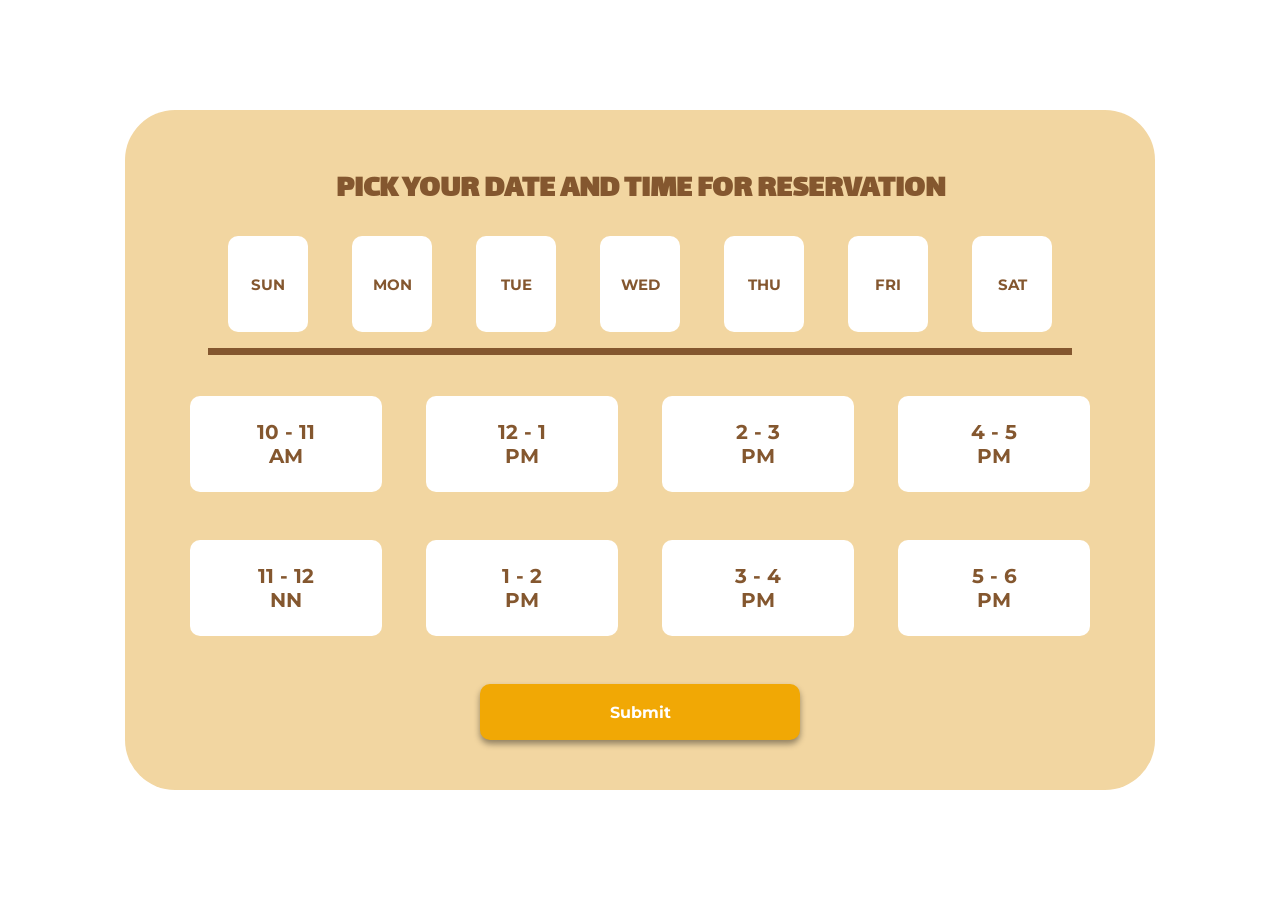
==== public/calendar.html @ 09b9c7ff "Home UI Update - What to wear" ====
<!DOCTYPE html>
<html lang="en">
<head>
    <meta charset="UTF-8">
    <meta name="viewport" content="width=device-width, initial-scale=1.0">
    <link rel="stylesheet" href="./calendar.css">
    <link rel="preconnect" href="https://fonts.googleapis.com">
    <link rel="preconnect" href="https://fonts.gstatic.com" crossorigin>
    <link href="https://fonts.googleapis.com/css2?family=Lalezar&family=Montserrat:ital,wght@0,100..900;1,100..900&display=swap" rel="stylesheet">
    <title>Splashpoint Calendar</title>
</head>

<body>
    <div class="calendar">
        <div class="week">
            <h1 id="title">PICK YOUR DATE AND TIME FOR RESERVATION</h1>
            <button class="days">SUN</button>
            <button class="days">MON</button>
            <button class="days">TUE</button>
            <button class="days">WED</button>
            <button class="days">THU</button>
            <button class="days">FRI</button>
            <button class="days">SAT</button>
            <hr class = "calendar-line">
        </div>
        <div class="hours">
            <div class="hour-one">
                <button id="btn-ln-one">10 - 11<br>AM</button>
                <button id="btn-ln-one">12 - 1<br>PM</button>
                <button id="btn-ln-one">2 - 3<br>PM</button>
                <button id="btn-ln-one">4 - 5<br>PM</button>
            </div>
            <div class="hour-two">
                <button id="btn-ln-two">11 - 12<br>NN</button>
                <button id="btn-ln-two">1 - 2<br>PM</button>
                <button id="btn-ln-two">3 - 4<br>PM</button>
                <button id="btn-ln-two">5 - 6<br>PM</button>
            </div>
        </div>
        
        <button id="submit-btn">
            Submit
        </button>
    </div>
</body>
</html>
---- public/calendar.css ----
.calendar {
  background-color: #F2D6A1;
  height: 680px;
  width: 1030px;
  border-radius: 50px;
  position: absolute;
  top: 50%;
  left: 50%;
  transform: translate(-50%, -50%);
  display: flex;
  flex-direction: column;
  align-items: center;
  justify-content: center;
}
#title {
  color: #84572F;
  font-family: "Lalezar";
  text-align: center;
  font-size: 2rem;
  margin-top: 0.5
}
.days {
  height: 6rem;
  width: 5rem;
  background-color: #FFFFFF;
  font-family: "Montserrat";
  font-size: 15px;
  color: #84572F;
  font-weight: bold;
  border: none;
  border-radius: 10px;
  position: relative;
  margin-left: 1.25rem;
  margin-right: 1.25rem;
  transition: background-color 0.3s ease;
}
.days:hover {
  background-color: #B1C9EF;
  transition: background-color 0.3s ease;
}
.days:active.days:focus {
  background-color: #238ED6;
  transition: background-color 0.1s ease;
}
.calendar-line {
  background-color: #84572F;
  height: 3%;
  margin: 1rem 0;
  border: none;
}
#btn-ln-one{
  height: 6rem;
  width: 12rem;
  background-color: #FFFFFF;
  font-family: "Montserrat";
  font-size: 20px;
  color: #84572F;
  font-weight: bold;
  border: none;
  border-radius: 10px;
  margin-left: 1.25rem;
  margin-right: 1.25rem;
  margin-top: 2rem;
  margin-bottom: 3rem;
  transition: background-color 0.3s ease;
}
#btn-ln-one:hover {
  background-color: #B1C9EF;
  transition: background-color 0.3s ease;
}
#btn-ln-one:active {
  background-color: #238ed6;
  transition: background-color 0.1 ease;
}
#btn-ln-two{
  height: 6rem;
  width: 12rem;
  background-color: #FFFFFF;
  font-family: "Montserrat";
  font-size: 20px;
  color: #84572F;
  font-weight: bold;
  border: none;
  border-radius: 10px;
  margin-left: 1.25rem;
  margin-right: 1.25rem;
  transition: background-color 0.3s ease;
}
#btn-ln-two:hover {
  background-color: #B1C9EF;
  transition: background-color 0.3s ease;
}
#btn-ln-two:active {
  background-color: #238ed6;
  transition: background-color 0.1 ease;
}
#submit-btn {
  background-color: #F1A805;
  height: 3.5rem;
  width: 20rem;
  font-size: 1rem;
  border-radius: 10px;
  border: none;
  color: #FFFFFF;
  font-family: "Montserrat";
  font-weight: bold;
  position: relative;
  margin-top: 3rem;
  margin-bottom: 1rem;
  box-shadow: 0 4px 6px rgba(0, 0, 0, 0.4);
  cursor: pointer;
  transition: background-color 0.3s ease;
}
#submit-btn:active{
    background-color: #d49100;
    transition: background-color 0.1 ease;
}

@font-face {
    font-family: "Montserrat";
    src: url("../assets/fonts/Montserrat/Montserrat-VariableFont_wght.ttf") format("truetype");
    font-weight: normal; 
    font-style: normal;  
}

@font-face {
    font-family: "Lalezar";
    src: url("../assets/fonts/Lalezar/Lalezar-Regular.ttf") format("truetype");
    font-weight: normal; 
    font-style: normal;  
}
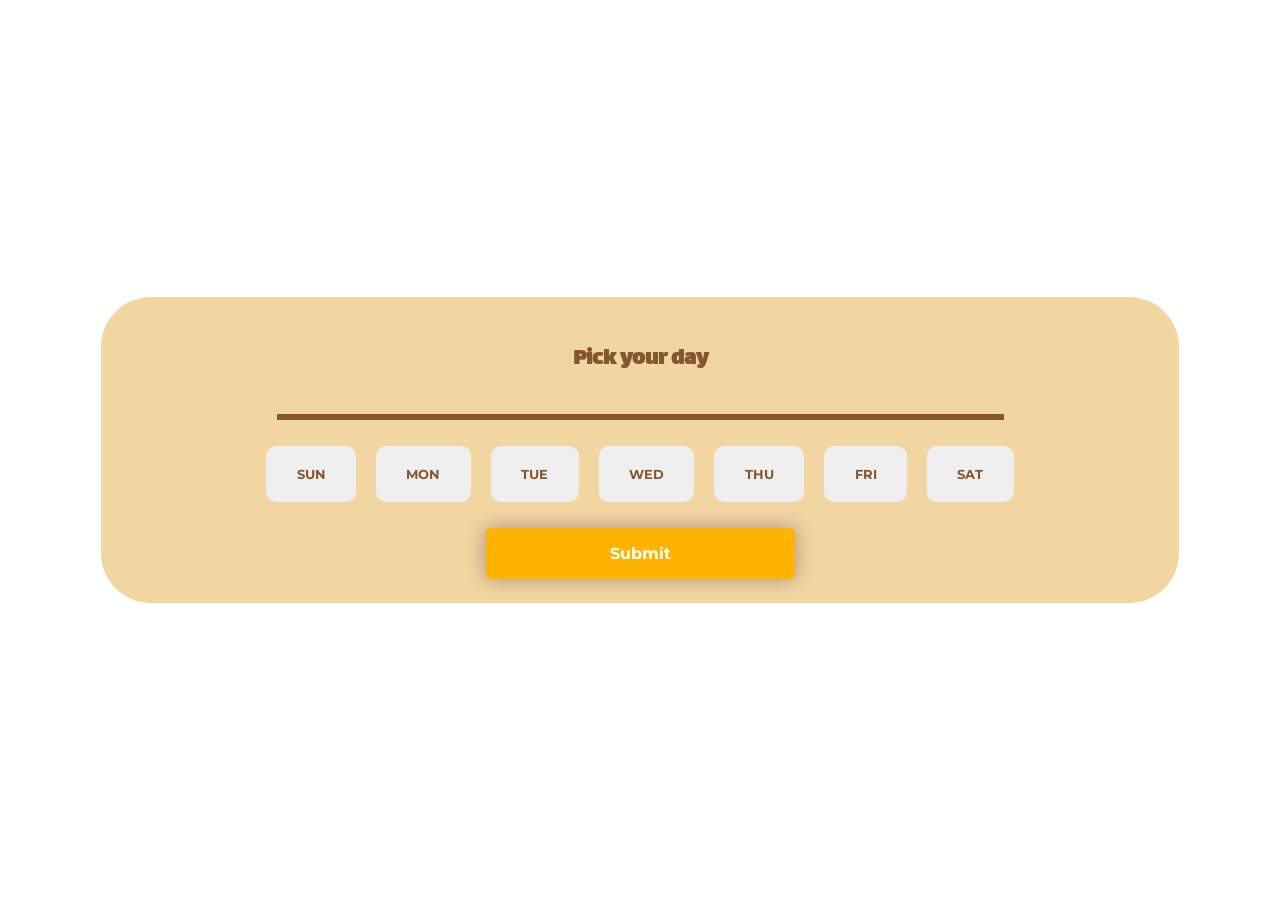
==== commit 18b22471: "Add files via upload" ====
--- a/public/calendar.html
+++ b/public/calendar.html
@@ -2,45 +2,52 @@
 <html lang="en">
 <head>
     <meta charset="UTF-8">
-    <meta name="viewport" content="width=device-width, initial-scale=1.0">
-    <link rel="stylesheet" href="./calendar.css">
+    <meta name="viewport" content="width=device-width, initial-scale=1">
     <link rel="preconnect" href="https://fonts.googleapis.com">
     <link rel="preconnect" href="https://fonts.gstatic.com" crossorigin>
     <link href="https://fonts.googleapis.com/css2?family=Lalezar&family=Montserrat:ital,wght@0,100..900;1,100..900&display=swap" rel="stylesheet">
-    <title>Splashpoint Calendar</title>
+    <link rel="stylesheet" href="./calendar.css">
+    <title>Document</title>
 </head>
+<body>
+     <div class="modal-one" id="modal-one">
+        <div class="calendar-1" id="calendar-container">
+            <h2 class="title-1">Pick your day</h2>
+            
+            <hr>
 
-<body>
-    <div class="calendar">
-        <div class="week">
-            <h1 id="title">PICK YOUR DATE AND TIME FOR RESERVATION</h1>
-            <button class="days">SUN</button>
-            <button class="days">MON</button>
-            <button class="days">TUE</button>
-            <button class="days">WED</button>
-            <button class="days">THU</button>
-            <button class="days">FRI</button>
-            <button class="days">SAT</button>
-            <hr class = "calendar-line">
+            <div class="week">
+                <button class="day">SUN</button>
+                <button class="day">MON</button>
+                <button class="day">TUE</button>
+                <button class="day">WED</button>
+                <button class="day">THU</button>
+                <button class="day">FRI</button>
+                <button class="day">SAT</button>
+            </div>
+
+            <button class="button-1" id="button-1">Submit</button>
         </div>
-        <div class="hours">
-            <div class="hour-one">
-                <button id="btn-ln-one">10 - 11<br>AM</button>
-                <button id="btn-ln-one">12 - 1<br>PM</button>
-                <button id="btn-ln-one">2 - 3<br>PM</button>
-                <button id="btn-ln-one">4 - 5<br>PM</button>
+     </div>
+
+     <div class="modal-two" id="modal-two">
+        <div class="calendar-2">
+            <h2 class="title-2">Pick your time</h2>
+            
+            <hr>
+
+            <div class="hours">
+                <button class="hour">10 - 12<br>NN</button>
+                <button class="hour">12 - 2<br>PM</button>
+                <button class="hour">2 - 4<br>PM</button>
+                <button class="hour">4 - 6<br>PM</button>
+                <button class="hour">6 - 8<br>PM</button>
             </div>
-            <div class="hour-two">
-                <button id="btn-ln-two">11 - 12<br>NN</button>
-                <button id="btn-ln-two">1 - 2<br>PM</button>
-                <button id="btn-ln-two">3 - 4<br>PM</button>
-                <button id="btn-ln-two">5 - 6<br>PM</button>
-            </div>
+
+            <button class="button-2" id="button-2">Submit</button>
         </div>
-        
-        <button id="submit-btn">
-            Submit
-        </button>
-    </div>
+     </div>
+
+     <script src="./calendar.js"></script>
 </body>
-</html>+</html>
--- a/public/calendar.css
+++ b/public/calendar.css
@@ -1,131 +1,302 @@
-.calendar {
-  background-color: #F2D6A1;
-  height: 680px;
-  width: 1030px;
+body {
+    overflow: hidden;
+}
+
+.modal-one {
+  background-color: rgba(0, 0, 0, 0.0);
+  opacity: 0;
+  position: fixed;
+  top: 0;
+  left: 0;
+  right: 0;
+  bottom: 0;
+  transition: all 0.3s ease-in-out;
+  z-index: -1;
+  display: flex;
+  align-items: center;
+  justify-content: center;
+  overflow: auto;
+}
+
+.modal-one.show {
+  opacity: 1;
+  z-index: 999;
+}
+
+.calendar-1 {
+  background-color: #f2d6a1;
+  color: #84572f;
+  font-family: lalezar;
+  width: 90%;
+  max-width: 1030px;
   border-radius: 50px;
-  position: absolute;
-  top: 50%;
-  left: 50%;
-  transform: translate(-50%, -50%);
+  padding: 1.5rem;
   display: flex;
   flex-direction: column;
   align-items: center;
   justify-content: center;
-}
-#title {
-  color: #84572F;
-  font-family: "Lalezar";
-  text-align: center;
-  font-size: 2rem;
-  margin-top: 0.5
-}
-.days {
-  height: 6rem;
-  width: 5rem;
-  background-color: #FFFFFF;
-  font-family: "Montserrat";
-  font-size: 15px;
-  color: #84572F;
+  max-height: 90vh;
+  overflow-y: auto; 
+  transition: all 0.3s ease-in-out;
+}
+
+.modal-one hr {
+  background-color: #84572f;
+  width: 70%;
+  margin: 1rem 0;
+  border: #84572f solid 3px;
+}
+
+.week {
+    display: flex;
+    flex-direction: row;
+    box-sizing: border-box; 
+    justify-content: center;
+}
+
+.day {
+    border: none;
+    border-radius: 10px;
+    padding: 10% 15%;
+    margin: 5%;
+    color: #84572f;
+    font-family: montserrat;
+    font-weight: bold;
+}
+
+.day:hover {
+  transition: all 0.3s ease-in-out;
+  background-color: #b1c9ef;
+}
+
+.day.active { 
+  transition: all 0.3s ease-in-out;
+  background-color: #238ed6;
+  color: white
+}
+
+.button-1 {
+  width: 30%;
+  padding: 1rem;
+  margin-top: 1rem;
+  font-size: 1rem;
+  border-radius: 5px;
+  color: white;
   font-weight: bold;
   border: none;
+  font-family: montserrat;
+  transition: all 0.3s ease-in-out;
+  box-shadow: 0px 0px 20px 0px #a88c7c;
+  background-color: #ffb300;
+}
+
+.button-1:hover {
+  background-color: #e4a000;
+}
+
+.button-1:active {
+  background-color: #cf9100;
+}
+
+.modal-two {
+  background-color: rgba(0, 0, 0, 0.0);
+  opacity: 0;
+  position: fixed;
+  top: 0;
+  left: 0;
+  right: 0;
+  bottom: 0;
+  transition: all 0.3s ease-in-out;
+  z-index: -1;
+  display: flex;
+  align-items: center;
+  justify-content: center;
+  overflow: auto;
+}
+
+.modal-two.show {
+  opacity: 1;
+  z-index: 1000;
+}
+
+.calendar-2 {
+  background-color: #f2d6a1;
+  color: #84572f;
+  font-family: lalezar;
+  width: 90%;
+  max-width: 1030px;
+  border-radius: 50px;
+  padding: 1.5rem;
+  display: flex;
+  flex-direction: column;
+  align-items: center;
+  justify-content: center;
+  max-height: 90vh;
+  overflow-y: auto; 
+  transition: all 0.3s ease-in-out;
+}
+
+.modal-two hr {
+  background-color: #84572f;
+  width: 70%;
+  margin: 1rem 0;
+  border: #84572f solid 3px;
+}
+
+.hours {
+    display: flex;
+    flex-direction: row;
+    box-sizing: border-box; 
+    justify-content: center;
+}
+
+.hour {
+  padding: 15px;
+  border: none;
   border-radius: 10px;
-  position: relative;
-  margin-left: 1.25rem;
-  margin-right: 1.25rem;
-  transition: background-color 0.3s ease;
-}
-.days:hover {
-  background-color: #B1C9EF;
-  transition: background-color 0.3s ease;
-}
-.days:active.days:focus {
-  background-color: #238ED6;
-  transition: background-color 0.1s ease;
-}
-.calendar-line {
-  background-color: #84572F;
-  height: 3%;
-  margin: 1rem 0;
-  border: none;
-}
-#btn-ln-one{
-  height: 6rem;
-  width: 12rem;
-  background-color: #FFFFFF;
-  font-family: "Montserrat";
-  font-size: 20px;
-  color: #84572F;
+  color: #84572f;
+  font-weight: bold;
+  font-size: 1rem;
+  width: 100px;
+  margin-left: 1rem;
+  text-align: center;
+  cursor: pointer;
+}
+
+.hour:hover {
+  transition: all 0.3s ease-in-out;
+  background-color: #b1c9ef;
+}
+
+.hour.active { 
+  transition: all 0.3s ease-in-out;
+  background-color: #238ed6;
+  color: white
+}
+
+.button-2 {
+  width: 30%;
+  padding: 1rem;
+  margin-top: 1rem;
+  font-size: 1rem;
+  border-radius: 5px;
+  color: white;
   font-weight: bold;
   border: none;
-  border-radius: 10px;
-  margin-left: 1.25rem;
-  margin-right: 1.25rem;
-  margin-top: 2rem;
-  margin-bottom: 3rem;
-  transition: background-color 0.3s ease;
-}
-#btn-ln-one:hover {
-  background-color: #B1C9EF;
-  transition: background-color 0.3s ease;
-}
-#btn-ln-one:active {
-  background-color: #238ed6;
-  transition: background-color 0.1 ease;
-}
-#btn-ln-two{
-  height: 6rem;
-  width: 12rem;
-  background-color: #FFFFFF;
-  font-family: "Montserrat";
-  font-size: 20px;
-  color: #84572F;
-  font-weight: bold;
-  border: none;
-  border-radius: 10px;
-  margin-left: 1.25rem;
-  margin-right: 1.25rem;
-  transition: background-color 0.3s ease;
-}
-#btn-ln-two:hover {
-  background-color: #B1C9EF;
-  transition: background-color 0.3s ease;
-}
-#btn-ln-two:active {
-  background-color: #238ed6;
-  transition: background-color 0.1 ease;
-}
-#submit-btn {
-  background-color: #F1A805;
-  height: 3.5rem;
-  width: 20rem;
-  font-size: 1rem;
-  border-radius: 10px;
-  border: none;
-  color: #FFFFFF;
-  font-family: "Montserrat";
-  font-weight: bold;
-  position: relative;
-  margin-top: 3rem;
-  margin-bottom: 1rem;
-  box-shadow: 0 4px 6px rgba(0, 0, 0, 0.4);
-  cursor: pointer;
-  transition: background-color 0.3s ease;
-}
-#submit-btn:active{
-    background-color: #d49100;
-    transition: background-color 0.1 ease;
-}
-
-@font-face {
-    font-family: "Montserrat";
-    src: url("../assets/fonts/Montserrat/Montserrat-VariableFont_wght.ttf") format("truetype");
-    font-weight: normal; 
-    font-style: normal;  
-}
-
-@font-face {
-    font-family: "Lalezar";
-    src: url("../assets/fonts/Lalezar/Lalezar-Regular.ttf") format("truetype");
-    font-weight: normal; 
-    font-style: normal;  
-}
+  font-family: montserrat;
+  transition: all 0.3s ease-in-out;
+  box-shadow: 0px 0px 20px 0px #a88c7c;
+  background-color: #ffb300;
+}
+
+.button-2:hover {
+  background-color: #e4a000;
+}
+
+.button-2:active {
+  background-color: #cf9100;
+}
+
+@media (max-width: 767px) {
+    .calendar-1 {
+        margin: 10%;
+        overflow: auto;
+    }
+
+    .title-1 {
+        padding-top: 10%;
+        margin: 0;
+    }
+
+    .week {
+        flex-direction: column;
+        justify-content: center;
+        align-items: center;
+    }
+
+    .day {
+        padding: 40% 50%;
+        margin: 30% 0%;
+    }
+
+    .button-1 {
+        max-width: 100%;
+    }
+
+    .calendar-2 {
+        margin: 10%;
+        overflow: auto;
+    }
+
+    .title-2 {
+        padding-top: 10%;
+        margin: 0;
+    }
+
+    .hours {
+        flex-direction: column;
+        justify-content: center;
+        align-items: center;
+    }
+
+    .hour {
+        padding: 40% 50%;
+        margin: 30% 0%;
+    }
+
+    .button-2 {
+        max-width: 100%;
+    }
+}
+
+@media (max-width: 1024px) {
+    .calendar-1 {
+        margin: 10%;
+        overflow: auto;
+    }
+
+    .title-1 {
+        padding-top: 10%;
+        margin: 0;
+    }
+
+    .week {
+        flex-direction: column;
+        justify-content: center;
+        align-items: center;
+    }
+
+    .day {
+        padding: 40% 50%;
+        margin: 30% 0%;
+    }
+
+    .button-1 {
+        max-width: 100%;
+    }
+
+    .calendar-2 {
+        margin: 10%;
+        overflow: auto;
+    }
+
+    .title-2 {
+        padding-top: 10%;
+        margin: 0;
+    }
+
+    .hours {
+        flex-direction: column;
+        justify-content: center;
+        align-items: center;
+    }
+
+    .hour {
+        padding: 10% 20%;
+        margin: 20% 0%;
+    }
+
+    .button-2 {
+        max-width: 100%;
+    }
+}
